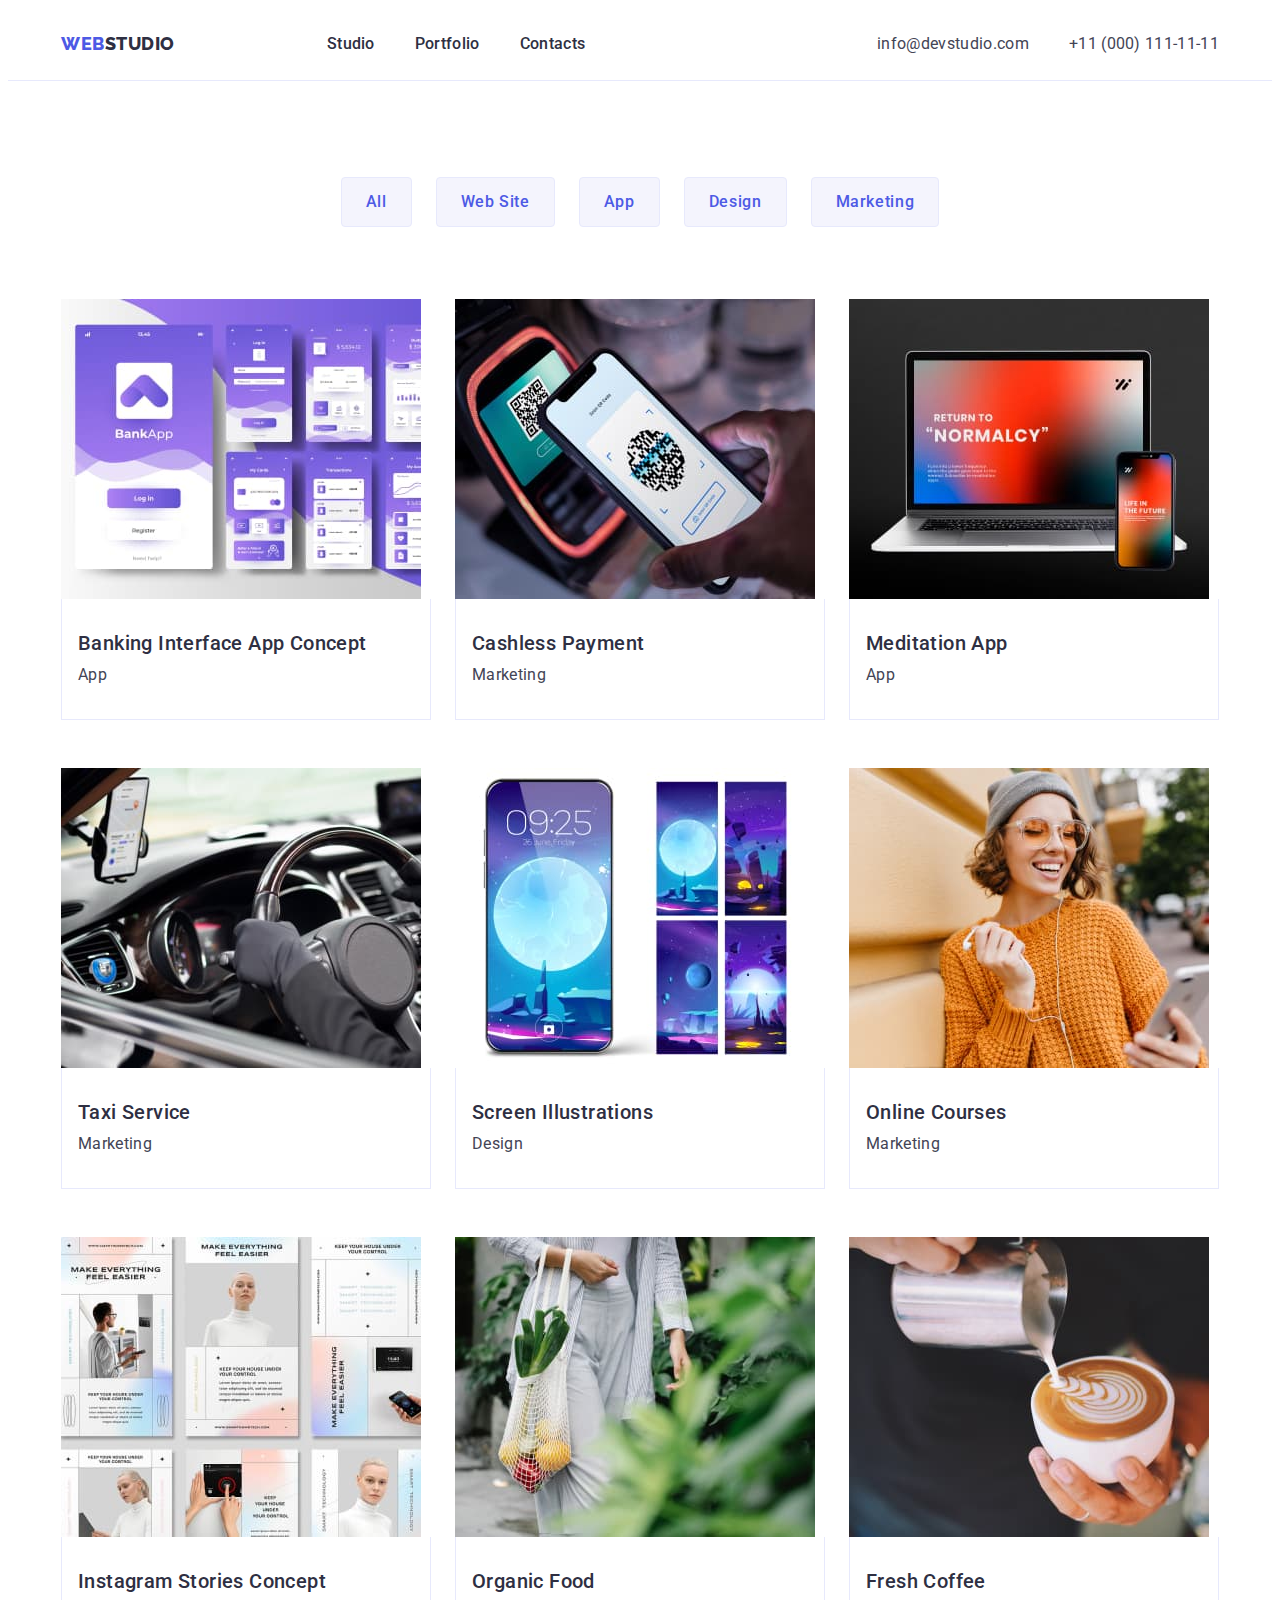
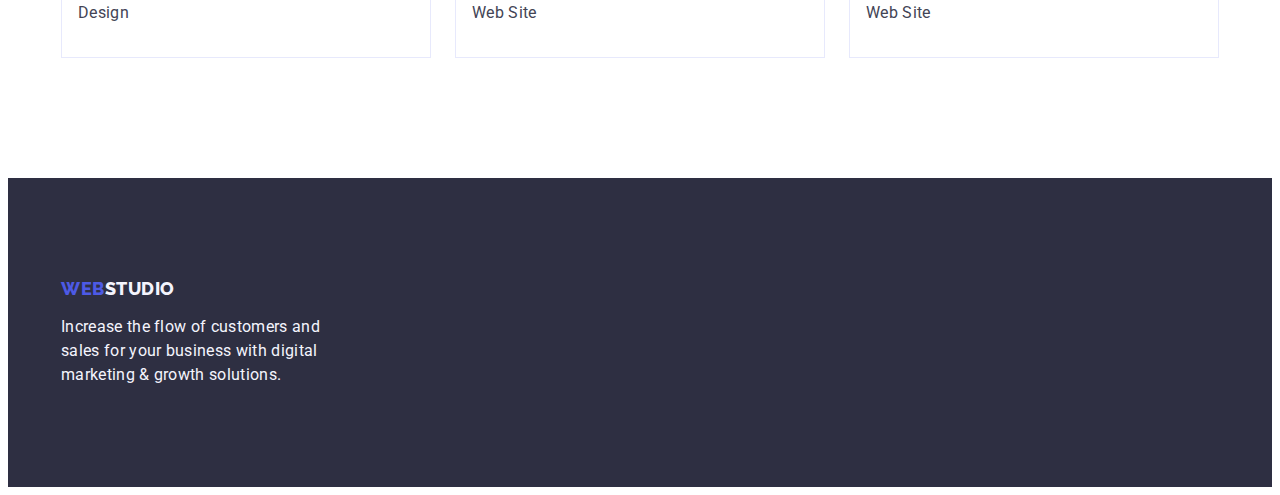
==== portfolio.html @ 879da891 "Initial commit" ====
<!DOCTYPE html>
<html lang="en">

<head>
    <meta charset="UTF-8">
    <meta http-equiv="X-UA-Compatible" content="IE=edge">
    <meta name="viewport" content="width=device-width, initial-scale=1.0">
    <title>WebStudio</title>
    <link rel="preconnect" href="https://fonts.googleapis.com">
    <link rel="preconnect" href="https://fonts.gstatic.com" crossorigin>
    <link
        href="https://fonts.googleapis.com/css2?family=Raleway:wght@800&family=Roboto:wght@400;500;700;900&display=swap"
        rel="stylesheet">
    <link rel="stylesheet" href="https://cdnjs.cloudflare.com/ajax/libs/modern-normalize/2.0.0/modern-normalize.min.css"
            integrity="sha512-4xo8blKMVCiXpTaLzQSLSw3KFOVPWhm/TRtuPVc4WG6kUgjH6J03IBuG7JZPkcWMxJ5huwaBpOpnwYElP/m6wg=="
            crossorigin="anonymous" referrerpolicy="no-referrer">
    <link rel="stylesheet" href="./css/styles.css">
</head>

<body>
    <header class="header">
        <div class="container div-header">
            <nav class="header-nav">
                <a href="./index.html" class="link logo">Web<span class="logo-part">Studio</span></a>
                <ul class="list header-menu">
                    <li><a href="./index.html" class="link-nav link">Studio</a></li>
                    <li><a href="./portfolio.html" class="link-nav link">Portfolio</a></li>
                    <li><a href="" class="link-nav link">Contacts</a></li>
                </ul>
            </nav>
            <address class="adrs">
                <ul class="list header-adrs">
                    <li><a href="mailto:info@devstudio.com" class="link-adrs link">info@devstudio.com</a></li>
                    <li><a href="tel:+110001111111" class="link-adrs link">+11 (000) 111-11-11</a></li>
                </ul>
            </address>
        </div>
    </header>
    <main>
        <section class="filter">
          <div class="container div-filter">
              <h1 hidden class="filter-title visually-hidden">Filter</h1>
              <ul class="filter-list list">
            <li class="filter-list-item"><button type="button" class="filter-item-btn">All</button></li>
            <li class="filter-list-item"><button type="button" class="filter-item-btn">Web Site</button></li>        
            <li class="filter-list-item"><button type="button" class="filter-item-btn">App</button></li>
            <li class="filter-list-item"><button type="button" class="filter-item-btn">Design</button></li>
            <li class="filter-list-item"><button type="button" class="filter-item-btn">Marketing</button></li>
             </ul>
               <ul class="filter-card-list list">
            <li class="card-item">
                <a href="" class="card-item-link link">
                <img src="./images/bankap.jpg" alt="Banking App" width="360" class="card-item-img">
              <div class="card-bottom">
                  <h2 class="card-item-title title">Banking Interface App Concept</h2>
                  <p class="card-item-text text">App</p>
              </div>
                </a>
            </li>
            <li class="card-item">
                <a href="" class="card-item-link link">
                <img src="./images/cashpay.jpg" alt="Cashless Payment" width="360" class="card-item-img">
               <div class="card-bottom">
                 <h2 class="card-item-title title">Cashless Payment</h2>
                 <p class="card-item-text text">Marketing</p>
               </div>
                </a>
            </li>
            <li class="card-item">
                <a href="" class="card-item-link link">
                <img src="./images/mediap.jpg" alt="Meditation App" width="360" class="card-item-img">
               <div class="card-bottom">
                 <h2 class="card-item-title title">Meditation App</h2>
                 <p class="card-item-text text">App</p>
               </div>
                </a>
            </li>
            <li class="card-item">
                <a href="" class="card-item-link link">
                <img src="./images/taxis.jpg" alt="Taxi Service" width="360" class="card-item-img">
              <div class="card-bottom">
                  <h2 class="card-item-title title">Taxi Service</h2>
                  <p class="card-item-text text">Marketing</p>
              </div>
                </a>
            </li>
            <li class="card-item">
                <a href="" class="card-item-link link">
                <img src="./images/screen.jpg" alt="Screen Illustrations" width="360" class="card-item-img">
               <div class="card-bottom">
                 <h2 class="card-item-title title">Screen Illustrations</h2>
                 <p class="card-item-text text">Design</p>
               </div>
                </a>
            </li>
            <li class="card-item">
                <a href="" class="card-item-link link">
                <img src="./images/onlinec.jpg" alt="Girl with phone" width="360" class="card-item-img">
               <div class="card-bottom">
                 <h2 class="card-item-title title">Online Courses</h2>
                 <p class="card-item-text text">Marketing</p>
               </div>
                </a>
            </li>
            <li class="card-item">
                <a href="" class="card-item-link link">
                <img src="./images/instor.jpg" alt="Instagram Stories" width="360" class="card-item-img">
               <div class="card-bottom">
                 <h2 class="card-item-title title">Instagram Stories Concept</h2>
                 <p class="card-item-text text">Design</p>
               </div>
                </a>
            </li>
            <li class="card-item">
                <a href="" class="card-item-link link">
                <img src="./images/organf.jpg" alt="Organic Food" width="360" class="card-item-img">
              <div class="card-bottom">
                  <h2 class="card-item-title title">Organic Food</h2>
                  <p class="card-item-text text">Web Site</p>
              </div>
                </a>
            </li>
            <li class="card-item">
                <a href="" class="card-item-link link">
                <img src="./images/fcoffee.jpg" alt="Cup with coffee" width="360" class="card-item-img">
               <div class="card-bottom">
                 <h2 class="card-item-title title">Fresh Coffee</h2>
                 <p class="card-item-text text">Web Site</p>
               </div>
                </a>
            </li>
            </ul>          
        </div>
        </section>
  </main>
<footer class="footer">
    <div class="container div-foot">
        <a href="./index.html" class="link logo foot">Web<span class="foot-logo-part">Studio</span></a>
        <p class="footer-text text">Increase the flow of customers and sales for your business with digital marketing &
            growth solutions.</p>
    </div>
</footer>
    </html>
---- css/styles.css ----
:root {
    --active-color: #404BBF;
    --title-color: #2E2F42;
    --simple-color: #4D5AE5;
    --text-color: #434455;
    --whitty-color: #FFFFFF;
    --darwhit-color: #F4F4FD;
    }
body 
{
    font-family: 'Roboto', sans-serif;
    color: var(--text-color);
    background-color: var(--whitty-color);
}
.link {
        text-decoration: none;
    }
p, h1,h2,h3 {
        margin-top: 0;
        margin-bottom: 0;
    }
ul {
    list-style-type: none;
    margin-top: 0;
    margin-bottom: 0;
    padding-left: 0;
   }
   .container {
    width: 100%;
    max-width: 1158px;
    margin: 0 auto;
    padding-left: 15px;
    padding-right: 15px;
    /* outline: 2px solid yellow; */
   }
.visually-hidden {
    position: absolute;
    width: 1px;
    height: 1px;
    margin: -1px;
    border: 0;
    padding: 0;
    white-space: nowrap;
    clip-path: inset(100%);
    clip: rect(0 0 0 0);
    overflow: hidden;
}
img {
    display: block;
    max-width: 100%;
}
.list {
    text-decoration: none;
    }
.title {
    font-weight: 500;
    font-size: 20px;
    line-height: 1.2;
    text-align: center;
    letter-spacing: 0.02em;
    color: var(--title-color);
    }
.text {
    font-size: 16px;
    line-height: 1.5;
    letter-spacing: 0.02em;
    color: var(--text-color);
         }
/*!------------------ HEADER ---------------------------*/
.header {
    background-color: var(--whitty-color);
    border-bottom: 1px solid #e7e9fc
}

    
.header-menu {
    display: flex;
    padding-left: 76px;
    gap: 40px;
    
}
.header-adrs {
    display: flex;
    gap: 40px;
    }
.div-header {
display: flex;
}
.header-nav {
    display: flex;
    align-items: center;
}
.logo {
    font-family: 'Raleway',sans-serif;
    font-weight: 800;
    font-size: 18px;
    line-height: 1.17;
    letter-spacing: 0.03em;
    text-transform: uppercase;
    color: var(--simple-color);
    margin-right: 76px;
}

.logo-part {
color: var(--title-color);
}
.link-nav {
    font-weight: 500;
    line-height: 1.50;
    letter-spacing: 0.02em;
    color: var(--title-color);
    display: inline-block;
    padding-top: 24px;
    padding-bottom: 24px;

}
.link-nav:active,
.link-nav:hover,
.link-nav:focus {
     color: var(--active-color);
}
.adrs {
    font-style: normal;
    margin-left: auto;
    }

.link-adrs {
    font-style: normal;
    line-height: 1.5;
    letter-spacing: 0.02em;
    color: var(--text-color);
    display: inline-block;
    padding-top: 24px;
    padding-bottom: 24px;
}
.link-adrs:active,
.link-adrs:hover,
.link-adrs:focus {
    color: var(--active-color);
}

/*!------------------ HERO ---------------------------*/
.hero {
background-color: var(--title-color);
padding-top: 188px;
padding-bottom: 188px;

}
.div-hero {
    
}
.hero-title {
    font-weight: 700;
    font-size: 56px;
    line-height: 1.07;
    text-align: center;
    letter-spacing: 0.02em;
    Color: var(--whitty-color);
    margin-right :auto;
    margin-left: auto;
    margin-bottom: 48px;
    max-width: 496px;   
}

.hero-btn {
    font-family: inherit;
    font-weight: 500;
    font-size: 16px;
    line-height: 1.5;
    letter-spacing: 0.04em;
    cursor: pointer;
    color: var(--whitty-color);
    background-color: var(--simple-color);
    margin-right: auto;
    margin-left: auto;
    display: block;
    padding: 16px 32px;
    margin: 0 auto;
    border-radius: 4px;
    min-width: 169px;
    height: 56px;
    border: none;
    
}   
.hero-btn:focus,
.hero-btn:hover {
    background-color: var(--active-color);
}

/*!------------------our advantages---------------------  */
.adv {
    background-color: var(--whitty-color);
    padding-top: 120px;
    padding-bottom: 120px;
}
.adv-div {
    
    
    
}
.adv-title {
    
}

.adv-list {
    display: flex;
     gap: 24px;
}

.adv-item {
  width: calc((100% - 3*24px) / 4);
}

.adv-item-title {
    text-align: left;
    margin-bottom: 8px;

}


.adv-item-text {


}

/*!------------------What are we doing---------------------  */
.wawd {
    padding-bottom: 120px;
    background-color: var(--whitty-color);
}

.wawd-title {
    font-weight: 700;
    font-size: 36px;
    line-height: 1.11;
    text-align: center;
    letter-spacing: 0.02em;
    text-transform: capitalize;
    color: var(--title-color);
    margin-bottom: 72px;
}

.wawd-list {
    display: flex;
    gap: 24px;
    
}

.wawd-item {
    width: calc((100% - 2*24px) / 3);
    border: 1px solid #E7E9FC;
}

/*!------------------Our Team-------------------------------  */
 .team {
    background-color: var(--darwhit-color);
    padding-bottom: 120px;
    padding-top: 120px;
 }

 .team-title {
    font-weight: 700;
    font-size: 36px;
    line-height: 1.11;
    text-align: center;
    letter-spacing: 0.02em;
    text-transform: capitalize;
    color: #2E2F42;
    margin-bottom: 72px;
    
 }

 .team-list {
    display: flex;
    gap: 24px;

 }

 .team-item {
    width: calc((100% - 72px) / 4);
    background-color: #FFFFFF;
    border-radius: 0px 0px 4px 4px;
    
 }

 .team-item-img {}

 .team-item-title {
    margin-bottom: 8px;
 }

 .team-item-text {
    text-align: center;
    }

.div-team-name {
    padding: 32px 16px;
 }


 /*!------------------FOOTER-------------------------------  */

 .footer {
    background-color: #2E2F42;
    padding-top: 100px;
    padding-bottom: 100px;
    }
.div-foot {

    
    
}
.foot {
    display: inline-block;
    margin-bottom: 16px;
}
.footer-text {
    color: var(--darwhit-color);
     max-width: 264px;
}
    .foot-logo-part {
      color: var(--darwhit-color);
    }


        /*!------------------FILTER-------------------------------  */
.filter {
    padding-top: 96px;
    padding-bottom: 120px;
    background-color: var(--whitty-color);
}
        
.filter-title {}
        
.filter-list {
    
    display: flex;
    justify-content: center;
    gap: 24px;
    margin-bottom: 72px;
    align-items: flex-start;
    
}
        
.filter-list-item {
    
    
   
}
  .div-filter {
   
   background-color: var(--whitty-color);
  
  }
    
.filter-item-btn {
    font-family: inherit;
    font-style: normal;
    font-weight: 500;
    font-size: 16px;
    line-height: 1.5;
    letter-spacing: 0.04em;
    color: var(--simple-color);
    background: #F4F4FD;
    cursor: pointer;
    padding: 12px 24px;
    border: 1px solid #E7E9FC;
    border-radius: 4px;
    
}

.filter-item-btn:hover,
.filter-item-btn:focus,
.filter-item-btn:active {
    color: var(--whitty-color);
    background: var(--active-color);
    border: 1px solid transparent;
}
.filter-card-list {
    display: flex;
    flex-wrap: wrap;
    gap: 48px 24px;
}

.card-item-link:hover,
.card-item-link:focus {
    color: var(--active-color);
}
.div-card {
    
    
    
    
}
.card-item {
    width: calc((100% - 2*24px)/3);
   
    
}

.card-item-link {}

.card-bottom {
    padding: 32px 16px;
    border: 1px solid #e7e9fc;
    border-top: none;

}
.card-item-img {}

.card-item-title {
text-align:left ;
margin-bottom: 8px;
    
}

.card-item-text {}
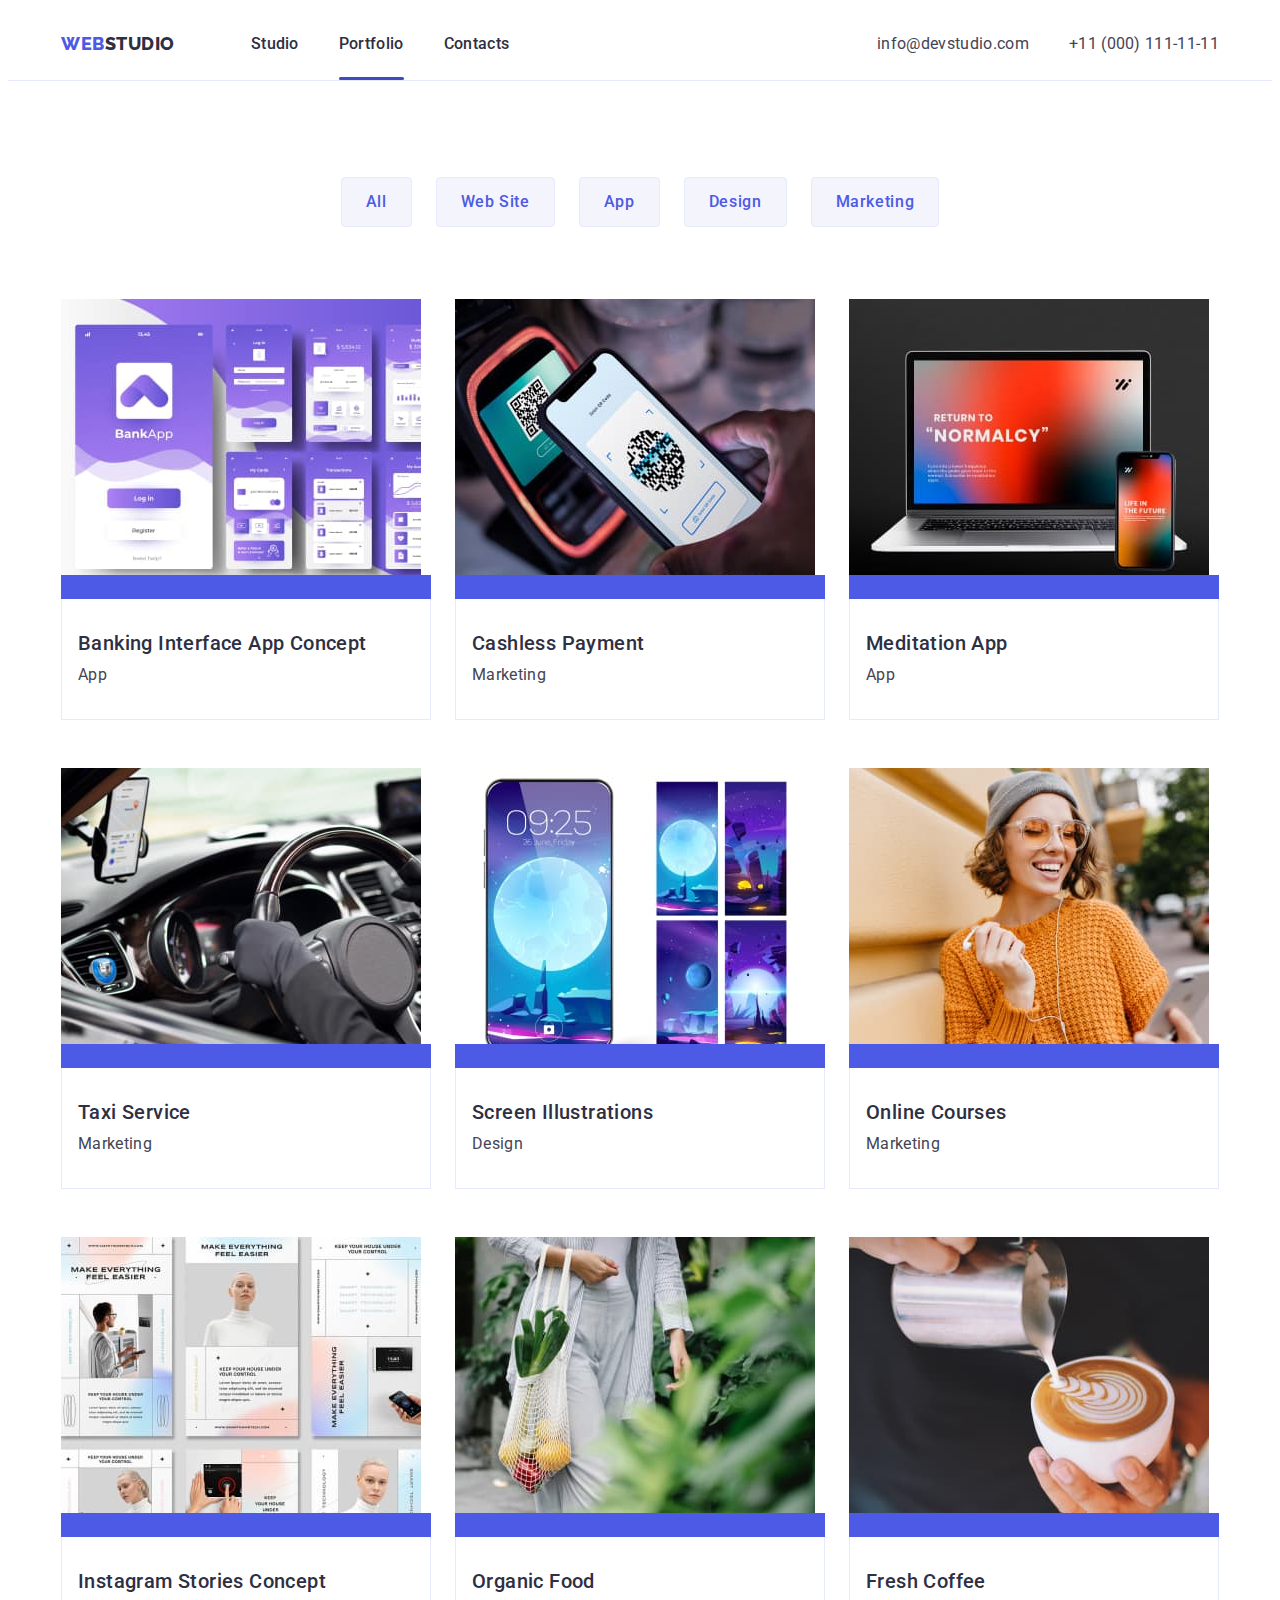
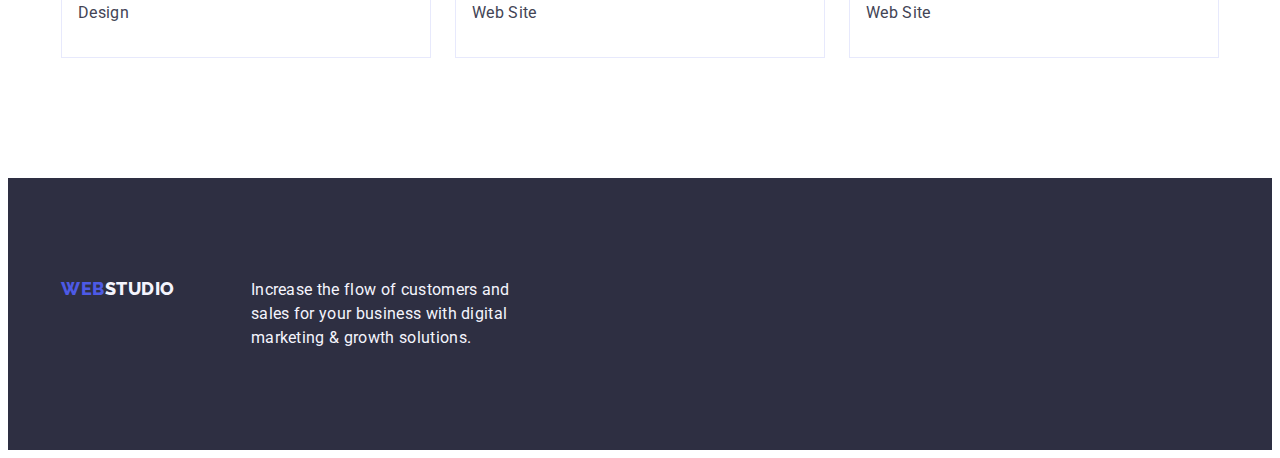
==== commit cd92b552: "pfmod" ====
--- a/portfolio.html
+++ b/portfolio.html
@@ -24,7 +24,7 @@
                 <a href="./index.html" class="link logo">Web<span class="logo-part">Studio</span></a>
                 <ul class="list header-menu">
                     <li><a href="./index.html" class="link-nav link">Studio</a></li>
-                    <li><a href="./portfolio.html" class="link-nav link">Portfolio</a></li>
+                    <li><a href="./portfolio.html" class="link-nav inn link">Portfolio</a></li>
                     <li><a href="" class="link-nav link">Contacts</a></li>
                 </ul>
             </nav>
@@ -50,8 +50,15 @@
                <ul class="filter-card-list list">
             <li class="card-item">
                 <a href="" class="card-item-link link">
-                <img src="./images/bankap.jpg" alt="Banking App" width="360" class="card-item-img">
-              <div class="card-bottom">
+                    <div class="card-div-over">                   
+               <img src="./images/bankap.jpg" alt="Banking App" width="360" class="card-item-img">
+                <p class="card-over-text text">
+                14 Stylish and User-Friendly App Design Concepts · Task Manager App · Calorie Tracker App · Exotic Fruit Ecommerce
+                App ·
+                Cloud Storage App
+                </p>
+            </div> 
+               <div class="card-bottom">
                   <h2 class="card-item-title title">Banking Interface App Concept</h2>
                   <p class="card-item-text text">App</p>
               </div>
@@ -59,7 +66,12 @@
             </li>
             <li class="card-item">
                 <a href="" class="card-item-link link">
-                <img src="./images/cashpay.jpg" alt="Cashless Payment" width="360" class="card-item-img">
+               <div class="card-div-over">
+                 <img src="./images/cashpay.jpg" alt="Cashless Payment" width="360" class="card-item-img">
+                 <p class="card-over-text text">
+                    14 Stylish and User-Friendly App Design Concepts · Task Manager App · Calorie Tracker App · Exotic Fruit Ecommerce App · Cloud Storage App
+                 </p>
+               </div>
                <div class="card-bottom">
                  <h2 class="card-item-title title">Cashless Payment</h2>
                  <p class="card-item-text text">Marketing</p>
@@ -68,7 +80,12 @@
             </li>
             <li class="card-item">
                 <a href="" class="card-item-link link">
-                <img src="./images/mediap.jpg" alt="Meditation App" width="360" class="card-item-img">
+              <div class="card-div-over">
+                  <img src="./images/mediap.jpg" alt="Meditation App" width="360" class="card-item-img">
+                  <p class="card-over-text text">
+                    14 Stylish and User-Friendly App Design Concepts · Task Manager App · Calorie Tracker App · Exotic Fruit Ecommerce App · Cloud Storage App
+                  </p>
+              </div>
                <div class="card-bottom">
                  <h2 class="card-item-title title">Meditation App</h2>
                  <p class="card-item-text text">App</p>
@@ -77,7 +94,12 @@
             </li>
             <li class="card-item">
                 <a href="" class="card-item-link link">
-                <img src="./images/taxis.jpg" alt="Taxi Service" width="360" class="card-item-img">
+               <div class="card-div-over">
+                 <img src="./images/taxis.jpg" alt="Taxi Service" width="360" class="card-item-img">
+                 <p class="card-over-text text">
+                    14 Stylish and User-Friendly App Design Concepts · Task Manager App · Calorie Tracker App · Exotic Fruit Ecommerce App · Cloud Storage App
+                 </p>
+               </div>
               <div class="card-bottom">
                   <h2 class="card-item-title title">Taxi Service</h2>
                   <p class="card-item-text text">Marketing</p>
@@ -86,7 +108,12 @@
             </li>
             <li class="card-item">
                 <a href="" class="card-item-link link">
-                <img src="./images/screen.jpg" alt="Screen Illustrations" width="360" class="card-item-img">
+               <div class="card-div-over">
+                 <img src="./images/screen.jpg" alt="Screen Illustrations" width="360" class="card-item-img">
+                 <p class="card-over-text text">
+                    14 Stylish and User-Friendly App Design Concepts · Task Manager App · Calorie Tracker App · Exotic Fruit Ecommerce App · Cloud Storage App
+                 </p>
+               </div>
                <div class="card-bottom">
                  <h2 class="card-item-title title">Screen Illustrations</h2>
                  <p class="card-item-text text">Design</p>
@@ -95,7 +122,12 @@
             </li>
             <li class="card-item">
                 <a href="" class="card-item-link link">
-                <img src="./images/onlinec.jpg" alt="Girl with phone" width="360" class="card-item-img">
+               <div class="card-div-over">
+                 <img src="./images/onlinec.jpg" alt="Girl with phone" width="360" class="card-item-img">
+                 <p class="card-over-text text">
+                    14 Stylish and User-Friendly App Design Concepts · Task Manager App · Calorie Tracker App · Exotic Fruit Ecommerce App · Cloud Storage App
+                 </p>
+               </div>
                <div class="card-bottom">
                  <h2 class="card-item-title title">Online Courses</h2>
                  <p class="card-item-text text">Marketing</p>
@@ -104,7 +136,12 @@
             </li>
             <li class="card-item">
                 <a href="" class="card-item-link link">
-                <img src="./images/instor.jpg" alt="Instagram Stories" width="360" class="card-item-img">
+               <div class="card-div-over">
+                 <img src="./images/instor.jpg" alt="Instagram Stories" width="360" class="card-item-img">
+                 <p class="card-over-text text">
+                    14 Stylish and User-Friendly App Design Concepts · Task Manager App · Calorie Tracker App · Exotic Fruit Ecommerce App · Cloud Storage App
+                 </p>
+               </div>
                <div class="card-bottom">
                  <h2 class="card-item-title title">Instagram Stories Concept</h2>
                  <p class="card-item-text text">Design</p>
@@ -113,7 +150,12 @@
             </li>
             <li class="card-item">
                 <a href="" class="card-item-link link">
-                <img src="./images/organf.jpg" alt="Organic Food" width="360" class="card-item-img">
+                <div class="card-div-over">
+                    <img src="./images/organf.jpg" alt="Organic Food" width="360" class="card-item-img">
+                    <p class="card-over-text text">
+                        14 Stylish and User-Friendly App Design Concepts · Task Manager App · Calorie Tracker App · Exotic Fruit Ecommerce App · Cloud Storage App
+                    </p>
+                </div>
               <div class="card-bottom">
                   <h2 class="card-item-title title">Organic Food</h2>
                   <p class="card-item-text text">Web Site</p>
@@ -122,7 +164,12 @@
             </li>
             <li class="card-item">
                 <a href="" class="card-item-link link">
-                <img src="./images/fcoffee.jpg" alt="Cup with coffee" width="360" class="card-item-img">
+               <div class="card-div-over">
+                 <img src="./images/fcoffee.jpg" alt="Cup with coffee" width="360" class="card-item-img">
+                 <p class="card-over-text text">
+                    14 Stylish and User-Friendly App Design Concepts · Task Manager App · Calorie Tracker App · Exotic Fruit Ecommerce App · Cloud Storage App
+                 </p>
+               </div>
                <div class="card-bottom">
                  <h2 class="card-item-title title">Fresh Coffee</h2>
                  <p class="card-item-text text">Web Site</p>
--- a/css/styles.css
+++ b/css/styles.css
@@ -5,6 +5,7 @@
     --text-color: #434455;
     --whitty-color: #FFFFFF;
     --darwhit-color: #F4F4FD;
+    --trans: 250ms cubic-bezier(0.4, 0, 0.2, 1);
     }
 body 
 {
@@ -71,11 +72,22 @@
     background-color: var(--whitty-color);
     border-bottom: 1px solid #e7e9fc
 }
-
+.inn{
+    position: relative;
+}
+.inn::after {
+    position: absolute;
+    content: '';
+    width: 100%;
+    height: 3px;
+    border-radius: 2px;
+    left: 0;
+    bottom: 0;
+    background-color: var(--active-color);
+}
     
 .header-menu {
     display: flex;
-    padding-left: 76px;
     gap: 40px;
     
 }
@@ -112,7 +124,7 @@
     display: inline-block;
     padding-top: 24px;
     padding-bottom: 24px;
-
+    transition: color var(--trans);
 }
 .link-nav:active,
 .link-nav:hover,
@@ -132,6 +144,8 @@
     display: inline-block;
     padding-top: 24px;
     padding-bottom: 24px;
+    transition: color var(--trans);
+
 }
 .link-adrs:active,
 .link-adrs:hover,
@@ -141,9 +155,18 @@
 
 /*!------------------ HERO ---------------------------*/
 .hero {
-background-color: var(--title-color);
-padding-top: 188px;
-padding-bottom: 188px;
+    background-color: var(--title-color);
+    padding-top: 188px;
+    padding-bottom: 188px;
+    background-image: linear-gradient(rgba(46, 47, 66, 0.7),rgba(46, 47, 66, 0.7)),url(../images/hero-bg.jpg);
+    background-repeat: no-repeat;
+    background-position: center;
+    background-size: cover;
+    max-width: 1440px;
+    height: 600px;
+    margin: 0 auto;
+
+
 
 }
 .div-hero {
@@ -180,6 +203,7 @@
     min-width: 169px;
     height: 56px;
     border: none;
+    transition: background-color var(--trans);
     
 }   
 .hero-btn:focus,
@@ -202,6 +226,18 @@
     
 }
 
+.adv-div-icon {
+display: flex;
+justify-content: center;
+align-items: center;
+width: 264px;
+height: 112px;
+background-color: var(--darwhit-color);
+border-radius: 4px;
+}
+.adv-icon-svg {
+
+}
 .adv-list {
     display: flex;
      gap: 24px;
@@ -214,7 +250,7 @@
 .adv-item-title {
     text-align: left;
     margin-bottom: 8px;
-
+    margin-top: 8px;
 }
 
 
@@ -280,6 +316,7 @@
     width: calc((100% - 72px) / 4);
     background-color: #FFFFFF;
     border-radius: 0px 0px 4px 4px;
+    box-shadow: 0px 1px 6px rgba(46, 47, 66, 0.08), 0px 1px 1px rgba(46, 47, 66, 0.16), 0px 2px 1px rgba(46, 47, 66, 0.08);
     
  }
 
@@ -288,7 +325,40 @@
  .team-item-title {
     margin-bottom: 8px;
  }
-
+ .team-soc-icon 
+ {
+    display: flex;
+    gap: 16px;
+    padding-top: 8px;
+    justify-content: center;
+    
+ }
+ .team-soc {}
+   
+ .team-icon-svg {
+    fill: var(--darwhit-color);
+ }
+ 
+ .team-soc-item {
+    width: 40px;
+    height: 40px;
+ }
+ .team-soc-link {
+    width: 100%;
+    height: 100%;
+    border-radius: 50%;
+    display: flex;
+    justify-content: center;
+    align-items: center;
+    border-radius: 50%;
+    background-color: var(--simple-color);
+    transition: background-color var(--trans)
+ }
+
+ .team-soc-link:hover,
+ .team-soc-link:focus {
+    background-color: var(--active-color);
+ }
  .team-item-text {
     text-align: center;
     }
@@ -305,11 +375,60 @@
     padding-top: 100px;
     padding-bottom: 100px;
     }
+.div-foot-content {
+
+}
+.div-foot-soc {
+    
+}
+.foot-tittle {
+    color: var(--whitty-color);
+    font-weight: 500;
+    margin-bottom: 16px;
+
+}
+
+.foot-soc-link {
+    width: 100%;
+    height: 100%;
+    border-radius: 50%;
+    display: flex;
+    justify-content: center;
+    align-items: center;
+    border-radius: 50%;
+    background-color: var(--simple-color);
+    transition: background-color 250ms cubic-bezier(0.4, 0, 0.2, 1);
+}
+
+.foot-soc-item {
+    width: 40px;
+    height: 40px;
+}
+.foot-soc-link {
+    width: 100%;
+    height: 100%;
+}
+.foot-soc-link:hover,
+.foot-soc-link:focus {
+    background-color: var(--active-color);
+}
 .div-foot {
-
-    
-    
-}
+    display: flex;
+}
+.foot-soc-icon {
+    display: flex;
+    gap: 16px;
+    }
+.div-foot-icon {
+    }
+.div-foot-soc {
+    }
+    .div-foot-content {
+        margin-right: 120px;
+    }
+    .foot-icon-svg {
+        fill: var(--darwhit-color);
+    }
 .foot {
     display: inline-block;
     margin-bottom: 16px;
@@ -318,12 +437,64 @@
     color: var(--darwhit-color);
      max-width: 264px;
 }
-    .foot-logo-part {
+.foot-logo-part {
       color: var(--darwhit-color);
     }
-
-
-        /*!------------------FILTER-------------------------------  */
+/*!------------------CUSTOMERS-------------------------------  */
+.custom {
+    padding-top: 120px;
+    padding-bottom: 120px;
+    
+}
+.custom-tittle {
+    font-weight: 700;
+    font-size: 36px;
+    line-height: 1.1;
+    text-transform: capitalize;
+    margin-bottom: 72px;
+}
+.custom-icon-list {
+    display: flex;
+    justify-content: center;
+    align-items: center;
+    gap: 24px;
+}
+.custom-link {
+    display: flex;
+    justify-content: center;
+    align-items: center;
+    border: 1px solid #8E8F99;
+    border-radius: 4px;
+    width: 100%;
+    height: 100%;
+    transition: border-color var(--trans);
+    }
+
+.custom-div {
+    
+}
+.custom-icon-item {
+    width: calc((100%-5*24)/6);
+    height: 88px;
+}
+
+.custom-icon {
+    fill: #8E8F99;
+    transition: fill var(--trans);
+}
+.custom-link:hover,
+.custom-link:hover {
+    color: var(--active-color);
+    border-color: var(--active-color);
+}
+.custom-link:hover .custom-icon,
+.custom-link:hover .custom-icon {
+    fill: var(--active-color);
+}
+
+
+
+/*!------------------FILTER-------------------------------  */
 .filter {
     padding-top: 96px;
     padding-bottom: 120px;
@@ -375,6 +546,7 @@
     color: var(--whitty-color);
     background: var(--active-color);
     border: 1px solid transparent;
+    box-shadow: 0px 3px 1px rgba(0, 0, 0, 0.1), 0px 2px 1px rgba(0, 0, 0, 0.08), 0px 2px 2px rgba(0, 0, 0, 0.12);
 }
 .filter-card-list {
     display: flex;
@@ -383,22 +555,36 @@
 }
 
 .card-item-link:hover,
-.card-item-link:focus {
-    color: var(--active-color);
-}
-.div-card {
-    
-    
-    
-    
-}
+.card-item-link:focus { 
+    box-shadow: 0px 1px 6px rgba(46, 47, 66, 0.08), 0px 1px 1px rgba(46, 47, 66, 0.16), 0px 2px 1px rgba(46, 47, 66, 0.08);
+}
+
 .card-item {
     width: calc((100% - 2*24px)/3);
-   
-    
-}
-
-.card-item-link {}
+   }
+
+.card-over-text {
+    color: var(--darwhit-color);
+    font-weight: 400;
+    position: absolute;
+    top: 0;
+    background-color: #4D5AE5;
+    width: 100%;
+    padding: 40px 32px 164px 32px;
+    transform: translateY(100%);
+    transition: var(--trans);
+    
+    }
+.card-div-over {
+    position: relative;
+    overflow: hidden;
+    }
+.card-item-link:hover .card-over-text,
+.card-item-link:focus .card-over-text {
+    transform: translateY(0%)
+}
+    
+
 
 .card-bottom {
     padding: 32px 16px;
@@ -416,3 +602,54 @@
 
 .card-item-text {}
 
+/*!------------------OTHERS-------------------------------  */
+
+.backdrop {
+    position: fixed;
+    top: 0;
+    width: 100%;
+    height: 100%;
+    background-color: rgba(46, 47, 66, 0.4);
+    transition: opacity var(--trans), visibility var(--trans);
+}
+.modal {
+    position: absolute;
+    top: 50%;
+    left: 50%;
+    transform: translate(-50%,-50%) scale(1);
+    width: 408px;
+    height: 584px;
+    background-color: #FCFCFC;
+    box-shadow: 0px 1px 1px rgba(0, 0, 0, 0.14), 0px 1px 3px rgba(0, 0, 0, 0.12), 0px 2px 1px rgba(0, 0, 0, 0.2);
+    border-radius: 4px;
+}
+.modal-btn-close {
+    position: absolute;
+    right: 24px;
+    top: 24px;
+    width: 24px;
+    height: 24px;
+    cursor: pointer;
+    background: #FCFCFC;  
+    border-radius: 4px;
+    border-radius: 50%;
+    display: flex;
+    justify-content: center;
+    align-items: center;
+
+}
+.is-hidden {
+    visibility: hidden;
+    opacity: 0;
+    pointer-events: none;
+}
+.backdrop.is-hidden .modal {
+    transform: translate(-50%, -50%) scale(0)
+}
+.close-svg {
+    fill: var(--title-color);
+}
+.close-svg:hover,
+.close-svg:focus {
+    fill: var(--whitty-color);
+}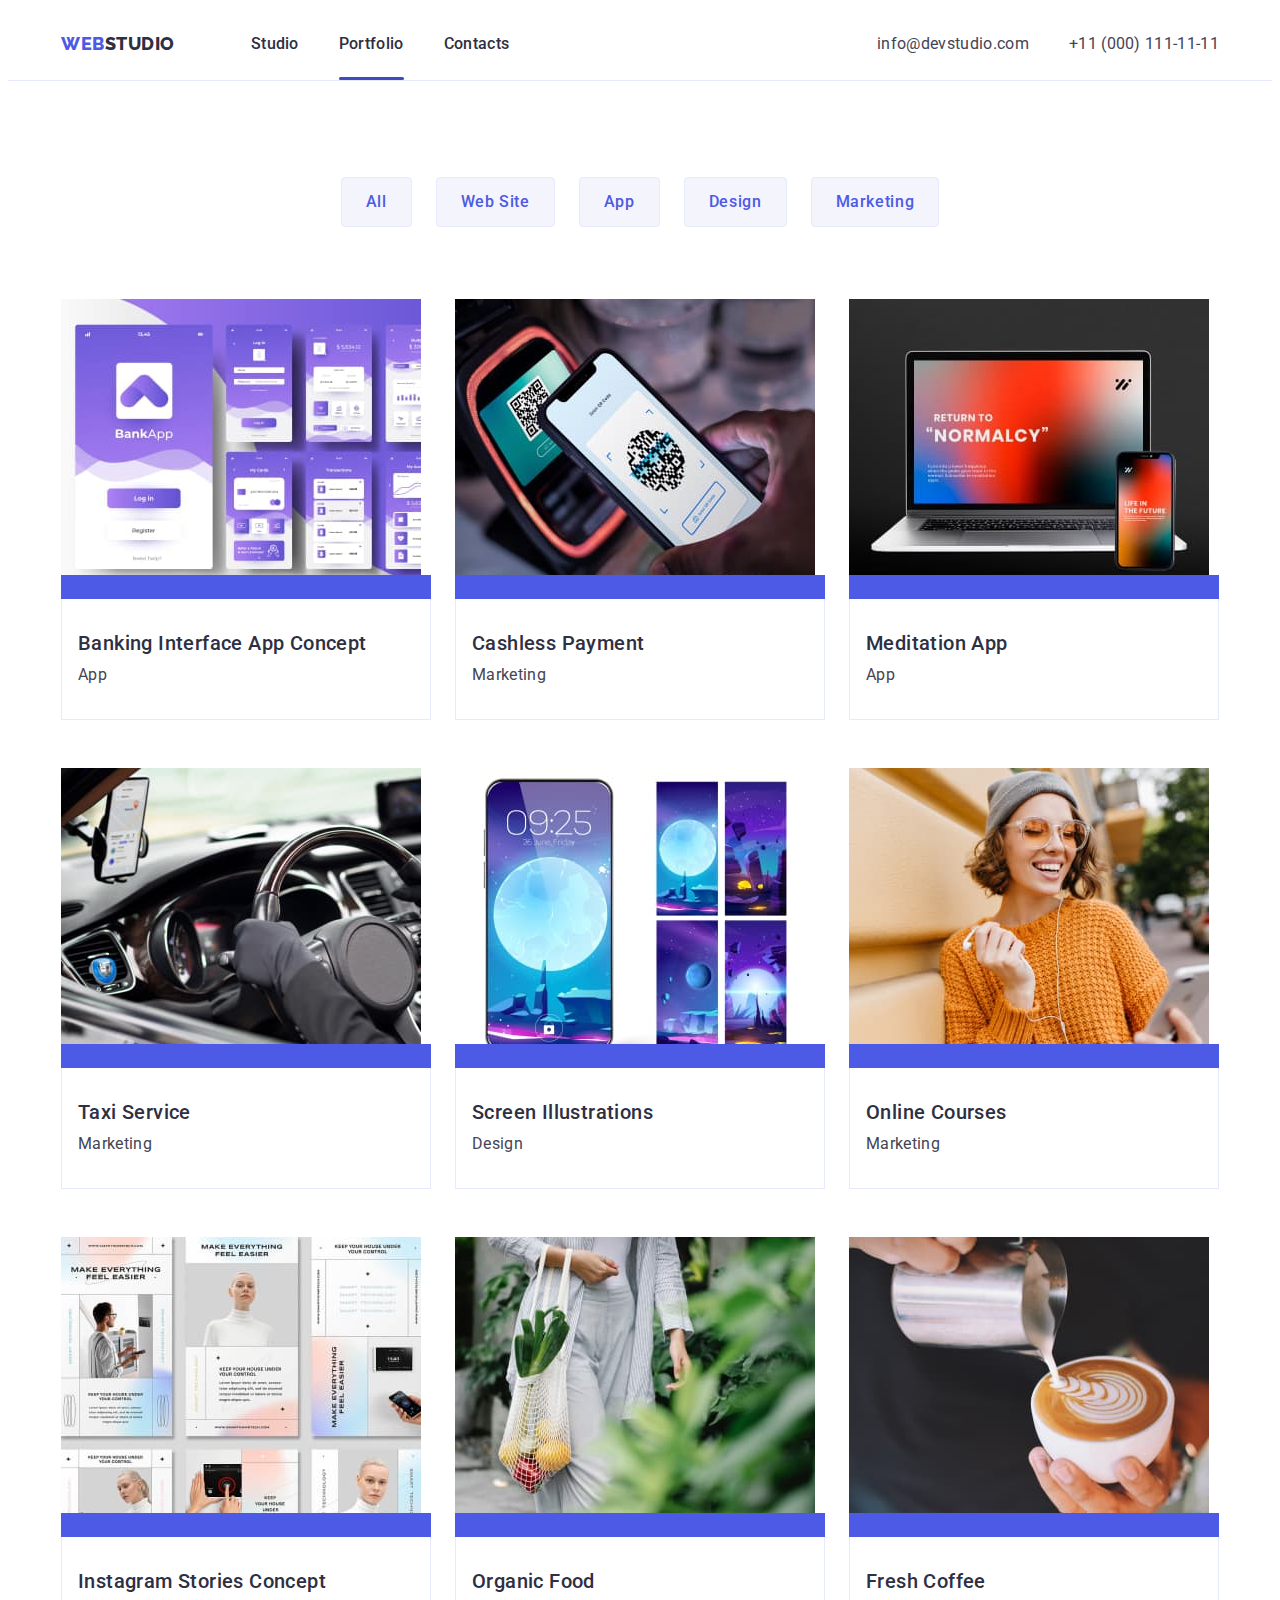
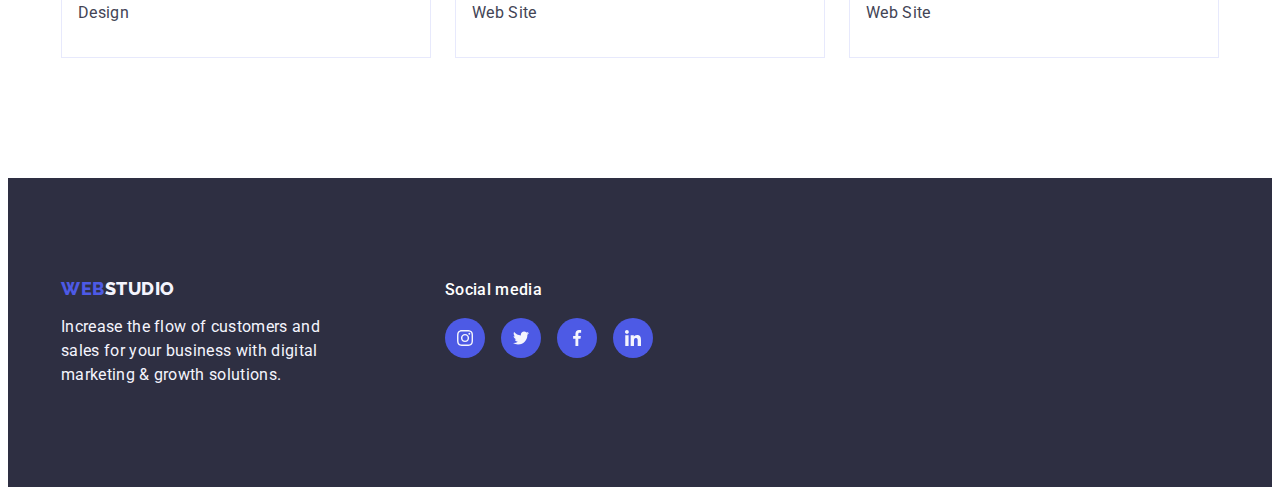
==== commit b8dc4c26: "footpf" ====
--- a/portfolio.html
+++ b/portfolio.html
@@ -182,9 +182,44 @@
   </main>
 <footer class="footer">
     <div class="container div-foot">
-        <a href="./index.html" class="link logo foot">Web<span class="foot-logo-part">Studio</span></a>
-        <p class="footer-text text">Increase the flow of customers and sales for your business with digital marketing &
-            growth solutions.</p>
+        <div class="div-foot-content">
+            <a href="./index.html" class="link logo foot">Web<span class="foot-logo-part">Studio</span></a>
+            <p class="footer-text text">Increase the flow of customers and sales for your business with digital
+                marketing & growth solutions.</p>
+        </div>
+        <div class="div-foot-soc">
+            <p class="foot-tittle text">Social media</p>
+            <ul class="foot-soc-icon list">
+                <li class="foot-soc-item">
+                    <a class="foot-soc-link" href="#">
+                        <svg class="foot-icon-svg" width="16" height="16">
+                            <use href="./images/icons.svg#icon-instagram"></use>
+                        </svg>
+                    </a>
+                </li>
+                <li class="foot-soc-item">
+                    <a class="foot-soc-link" href="#">
+                        <svg class="foot-icon-svg" width="16" height="16">
+                            <use href="./images/icons.svg#icon-twitter"></use>
+                        </svg>
+                    </a>
+                </li>
+                <li class="foot-soc-item">
+                    <a class="foot-soc-link" href="#">
+                        <svg class="foot-icon-svg" width="16" height="16">
+                            <use href="./images/icons.svg#icon-facebook"></use>
+                        </svg>
+                    </a>
+                </li>
+                <li class="foot-soc-item">
+                    <a class="foot-soc-link" href="#">
+                        <svg class="foot-icon-svg" width="16" height="16">
+                            <use href="./images/icons.svg#icon-linkedin"></use>
+                        </svg>
+                    </a>
+                </li>
+            </ul>
+        </div>
     </div>
 </footer>
     </html>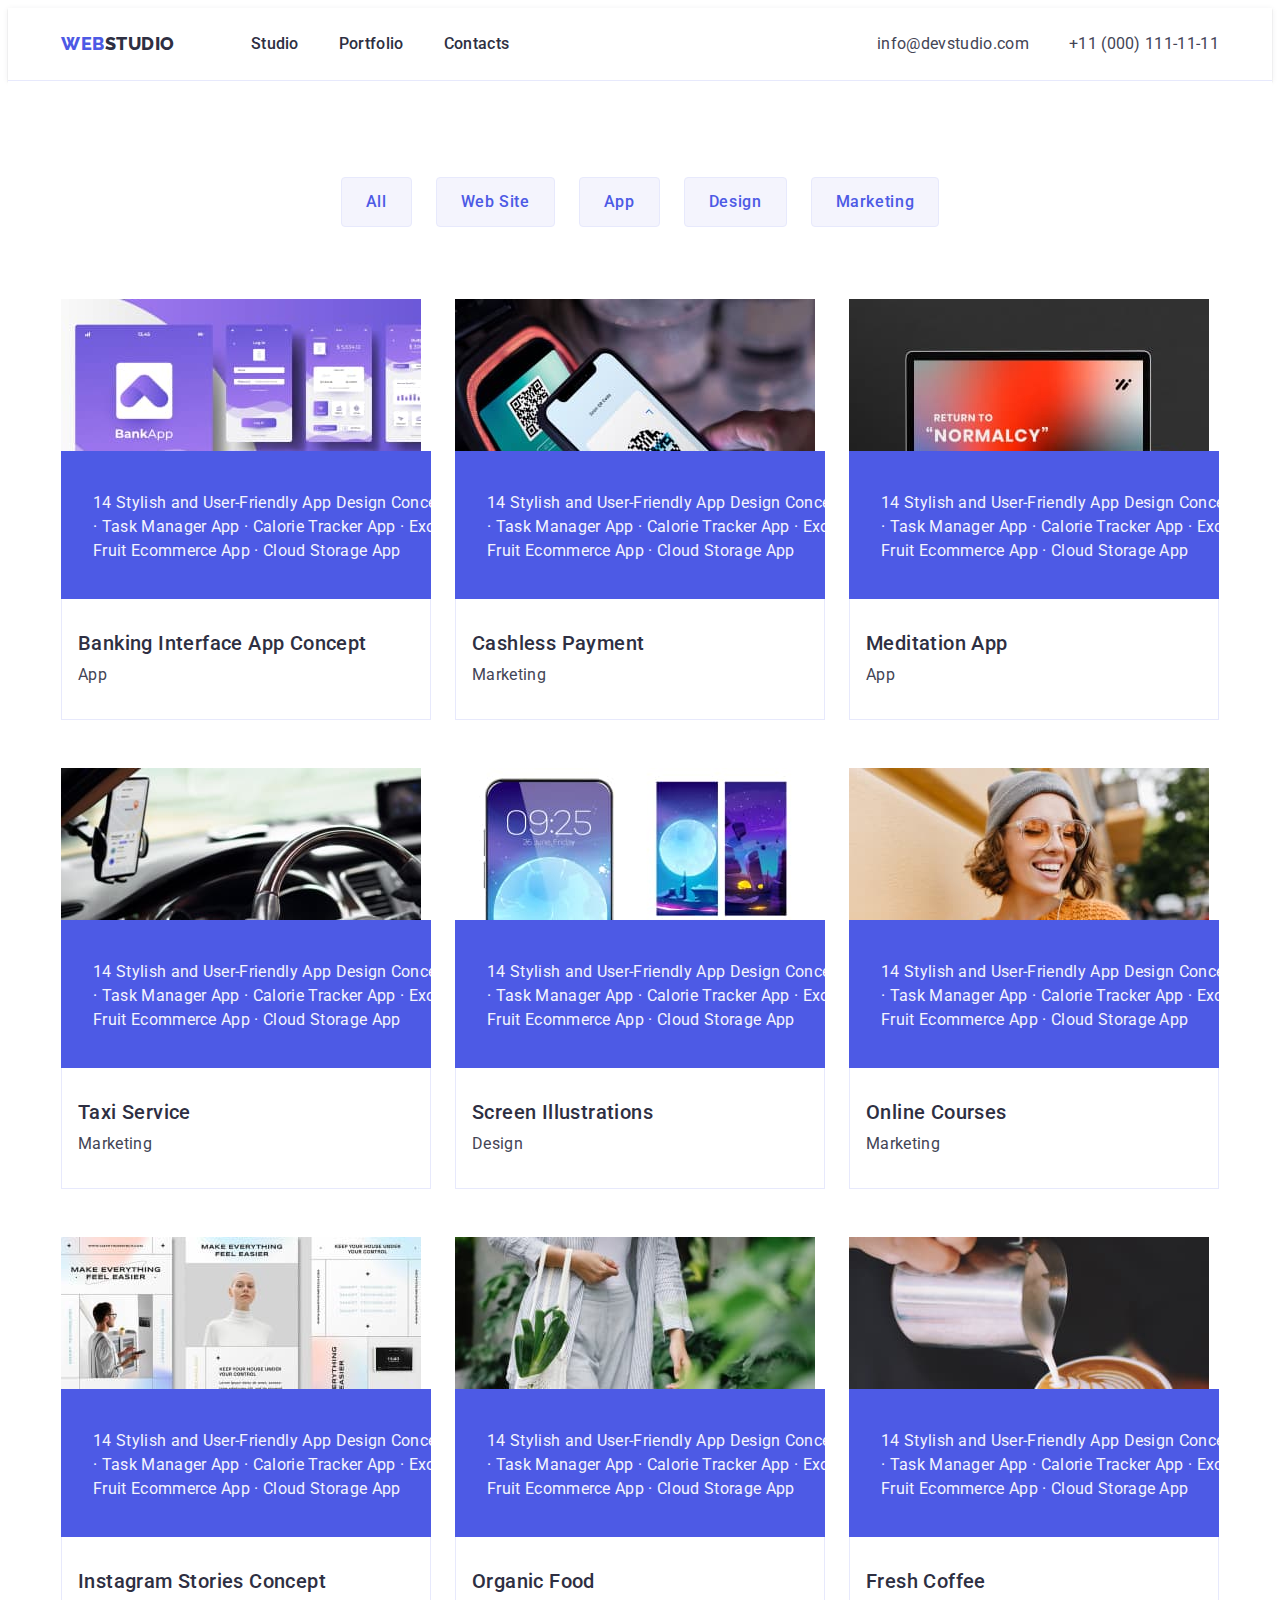
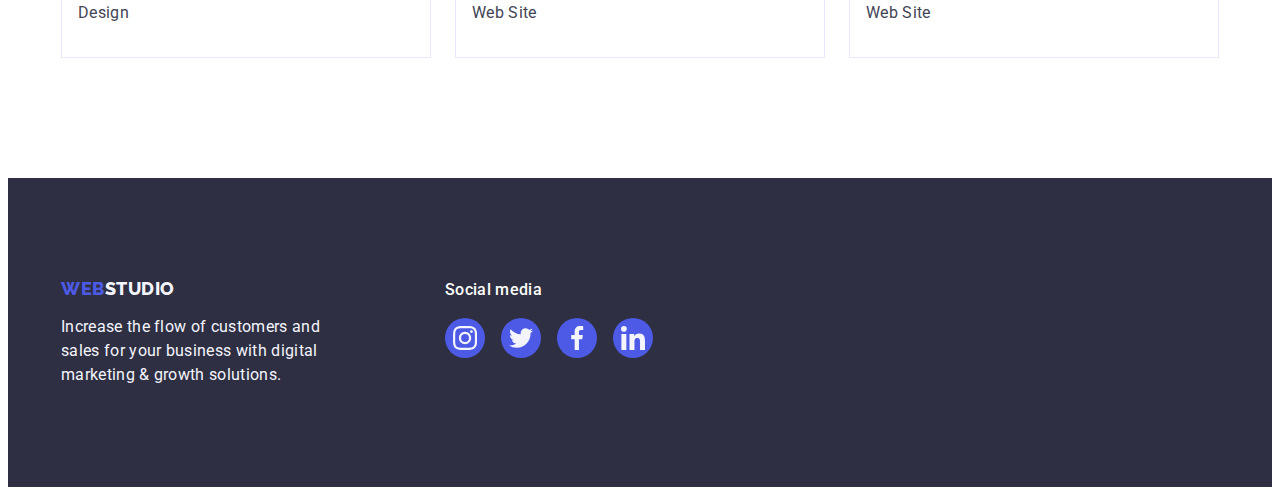
==== commit 82dfae28: "2divprvk" ====
--- a/portfolio.html
+++ b/portfolio.html
@@ -192,28 +192,28 @@
             <ul class="foot-soc-icon list">
                 <li class="foot-soc-item">
                     <a class="foot-soc-link" href="#">
-                        <svg class="foot-icon-svg" width="16" height="16">
+                        <svg class="foot-icon-svg" width="24" height="24">
                             <use href="./images/icons.svg#icon-instagram"></use>
                         </svg>
                     </a>
                 </li>
                 <li class="foot-soc-item">
                     <a class="foot-soc-link" href="#">
-                        <svg class="foot-icon-svg" width="16" height="16">
+                        <svg class="foot-icon-svg" width="24" height="24">
                             <use href="./images/icons.svg#icon-twitter"></use>
                         </svg>
                     </a>
                 </li>
                 <li class="foot-soc-item">
                     <a class="foot-soc-link" href="#">
-                        <svg class="foot-icon-svg" width="16" height="16">
+                        <svg class="foot-icon-svg" width="24" height="24">
                             <use href="./images/icons.svg#icon-facebook"></use>
                         </svg>
                     </a>
                 </li>
                 <li class="foot-soc-item">
                     <a class="foot-soc-link" href="#">
-                        <svg class="foot-icon-svg" width="16" height="16">
+                        <svg class="foot-icon-svg" width="24" height="24">
                             <use href="./images/icons.svg#icon-linkedin"></use>
                         </svg>
                     </a>
--- a/css/styles.css
+++ b/css/styles.css
@@ -70,7 +70,10 @@
 /*!------------------ HEADER ---------------------------*/
 .header {
     background-color: var(--whitty-color);
-    border-bottom: 1px solid #e7e9fc
+    border-bottom: 1px solid #e7e9fc;
+    box-shadow: 0px 2px 1px rgba(46, 47, 66, 0.08),
+        0px 1px 1px rgba(46, 47, 66, 0.16),
+        0px 1px 6px rgba(46, 47, 66, 0.08);
 }
 .inn{
     position: relative;
@@ -79,11 +82,12 @@
     position: absolute;
     content: '';
     width: 100%;
-    height: 3px;
+    height: 4px;
     border-radius: 2px;
+    bottom: -1px;
     left: 0;
     bottom: 0;
-    background-color: var(--active-color);
+    color: #404bbf;
 }
     
 .header-menu {
@@ -234,6 +238,7 @@
 height: 112px;
 background-color: var(--darwhit-color);
 border-radius: 4px;
+margin-bottom: 8px;
 }
 .adv-icon-svg {
 
@@ -250,7 +255,6 @@
 .adv-item-title {
     text-align: left;
     margin-bottom: 8px;
-    margin-top: 8px;
 }
 
 
@@ -328,9 +332,9 @@
  .team-soc-icon 
  {
     display: flex;
-    gap: 16px;
-    padding-top: 8px;
+    gap: 24px;
     justify-content: center;
+    margin-top: 8px;
     
  }
  .team-soc {}
@@ -364,7 +368,7 @@
     }
 
 .div-team-name {
-    padding: 32px 16px;
+    padding: 32px 0;
  }
 
 
@@ -410,10 +414,11 @@
 }
 .foot-soc-link:hover,
 .foot-soc-link:focus {
-    background-color: var(--active-color);
+    background-color: #31d0aa;
 }
 .div-foot {
     display: flex;
+    align-items: baseline;
 }
 .foot-soc-icon {
     display: flex;
@@ -449,7 +454,7 @@
 .custom-tittle {
     font-weight: 700;
     font-size: 36px;
-    line-height: 1.1;
+    line-height: 1.11;
     text-transform: capitalize;
     margin-bottom: 72px;
 }
@@ -479,7 +484,7 @@
 }
 
 .custom-icon {
-    fill: #8E8F99;
+    fill: currentColor;
     transition: fill var(--trans);
 }
 .custom-link:hover,
@@ -561,6 +566,9 @@
 
 .card-item {
     width: calc((100% - 2*24px)/3);
+    transition: color var(--trans),background-color var(--trans),
+    border-color var(--trans),
+    box-shadow var(--trans);
    }
 
 .card-over-text {
@@ -570,9 +578,9 @@
     top: 0;
     background-color: #4D5AE5;
     width: 100%;
-    padding: 40px 32px 164px 32px;
+    padding: 40px 32px;
     transform: translateY(100%);
-    transition: var(--trans);
+    transition: transform var(--trans);
     
     }
 .card-div-over {
@@ -583,7 +591,11 @@
 .card-item-link:focus .card-over-text {
     transform: translateY(0%)
 }
-    
+    .card-item-link {
+        display: block;
+        transition: box-shadow var(--trans);
+    }
+
 
 
 .card-bottom {
@@ -618,10 +630,11 @@
     left: 50%;
     transform: translate(-50%,-50%) scale(1);
     width: 408px;
-    height: 584px;
+    min-height: 584px;
     background-color: #FCFCFC;
     box-shadow: 0px 1px 1px rgba(0, 0, 0, 0.14), 0px 1px 3px rgba(0, 0, 0, 0.12), 0px 2px 1px rgba(0, 0, 0, 0.2);
     border-radius: 4px;
+    transition: tranform var(--trans);
 }
 .modal-btn-close {
     position: absolute;
@@ -630,12 +643,14 @@
     width: 24px;
     height: 24px;
     cursor: pointer;
-    background: #FCFCFC;  
-    border-radius: 4px;
+    background-color: #e7e9fc;  
+    border: 1px solid rgba(0, 0, 0, 0.1);
     border-radius: 50%;
+    padding: 0;
     display: flex;
     justify-content: center;
     align-items: center;
+    transition: background-color var(--trans), border var(--trans);
 
 }
 .is-hidden {
@@ -648,8 +663,18 @@
 }
 .close-svg {
     fill: var(--title-color);
-}
-.close-svg:hover,
-.close-svg:focus {
+    transition: fill var(--trans);
+}
+.modal-btn-close:focus,
+.modal-btn-close:hover {
+background-color: #404bbf;
+border: none;
+}
+
+
+.close-svg:focus,
+.close-svg:hover {
     fill: var(--whitty-color);
-}+   
+}
+
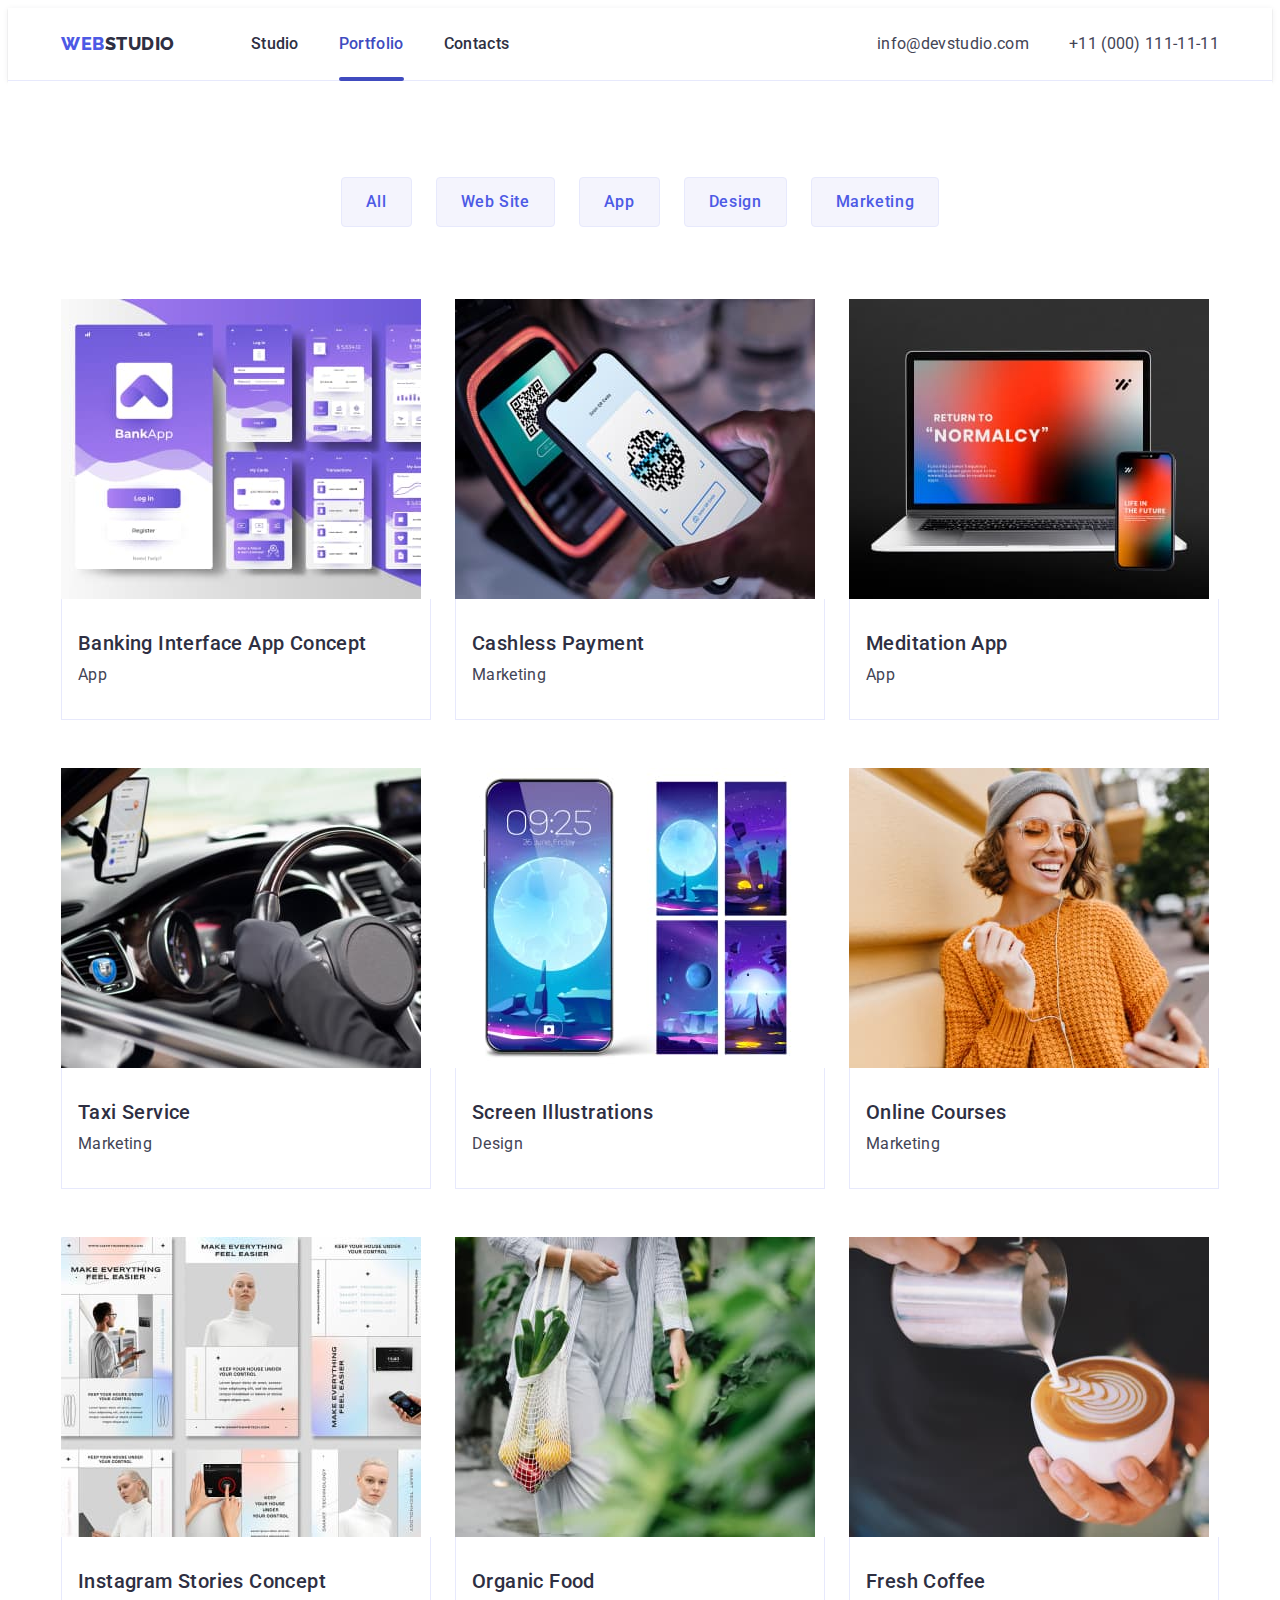
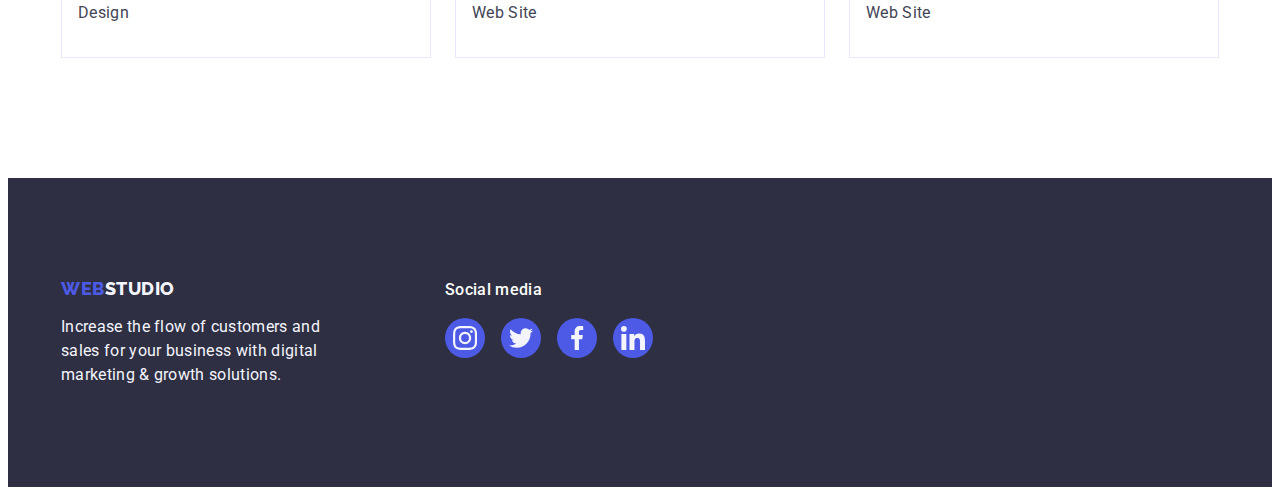
==== commit bbb0e382: "inndown" ====
--- a/portfolio.html
+++ b/portfolio.html
@@ -23,7 +23,7 @@
             <nav class="header-nav">
                 <a href="./index.html" class="link logo">Web<span class="logo-part">Studio</span></a>
                 <ul class="list header-menu">
-                    <li><a href="./index.html" class="link-nav link">Studio</a></li>
+                    <li><a href="./index.html" class="link-nav  link">Studio</a></li>
                     <li><a href="./portfolio.html" class="link-nav inn link">Portfolio</a></li>
                     <li><a href="" class="link-nav link">Contacts</a></li>
                 </ul>
--- a/css/styles.css
+++ b/css/styles.css
@@ -5,6 +5,7 @@
     --text-color: #434455;
     --whitty-color: #FFFFFF;
     --darwhit-color: #F4F4FD;
+    --gray-color: #8e8f99;
     --trans: 250ms cubic-bezier(0.4, 0, 0.2, 1);
     }
 body 
@@ -75,10 +76,10 @@
         0px 1px 1px rgba(46, 47, 66, 0.16),
         0px 1px 6px rgba(46, 47, 66, 0.08);
 }
-.inn{
-    position: relative;
-}
+
+
 .inn::after {
+    display: block;
     position: absolute;
     content: '';
     width: 100%;
@@ -86,10 +87,12 @@
     border-radius: 2px;
     bottom: -1px;
     left: 0;
-    bottom: 0;
-    color: #404bbf;
-}
-    
+    background-color: var(--active-color);
+}
+
+
+
+
 .header-menu {
     display: flex;
     gap: 40px;
@@ -130,6 +133,10 @@
     padding-bottom: 24px;
     transition: color var(--trans);
 }
+.inn {
+    color: var(--active-color);
+    position: relative;}
+
 .link-nav:active,
 .link-nav:hover,
 .link-nav:focus {
@@ -469,10 +476,12 @@
     justify-content: center;
     align-items: center;
     border: 1px solid #8E8F99;
+    color: var(--gray-color);
     border-radius: 4px;
     width: 100%;
     height: 100%;
-    transition: border-color var(--trans);
+    transition: border-color var(--trans),
+    color var(--trans);
     }
 
 .custom-div {
@@ -488,7 +497,7 @@
     transition: fill var(--trans);
 }
 .custom-link:hover,
-.custom-link:hover {
+.custom-link:focus {
     color: var(--active-color);
     border-color: var(--active-color);
 }
@@ -542,6 +551,8 @@
     padding: 12px 24px;
     border: 1px solid #E7E9FC;
     border-radius: 4px;
+    transition: color var(--trans),background-color var(--trans),
+    border-color var(--trans),box-shadow var(--trans);
     
 }
 
@@ -578,7 +589,8 @@
     top: 0;
     background-color: #4D5AE5;
     width: 100%;
-    padding: 40px 32px;
+    height: 100%;
+    padding: 40px 32px ;
     transform: translateY(100%);
     transition: transform var(--trans);
     
@@ -634,7 +646,7 @@
     background-color: #FCFCFC;
     box-shadow: 0px 1px 1px rgba(0, 0, 0, 0.14), 0px 1px 3px rgba(0, 0, 0, 0.12), 0px 2px 1px rgba(0, 0, 0, 0.2);
     border-radius: 4px;
-    transition: tranform var(--trans);
+    transition: transform var(--trans);
 }
 .modal-btn-close {
     position: absolute;
@@ -670,11 +682,13 @@
 background-color: #404bbf;
 border: none;
 }
-
-
-.close-svg:focus,
-.close-svg:hover {
+.modal-btn-close:focus .close-svg,
+.modal-btn-close:hover .close-svg {
     fill: var(--whitty-color);
+}
+
+
+
    
-}
-
+
+
